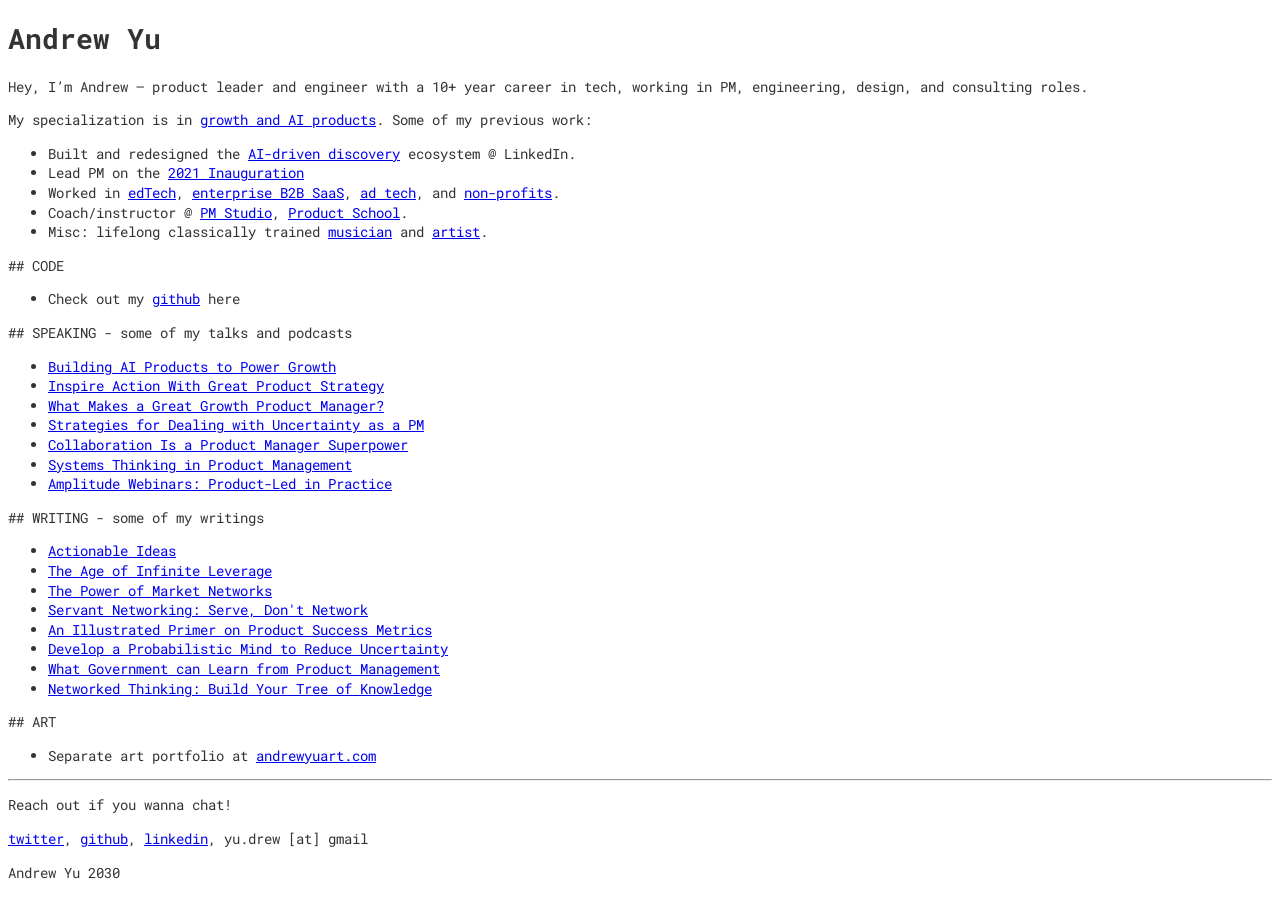
==== index.html @ 440c6804 "Update index.html" ====
<!DOCTYPE html>
<html>
    <head>
        <meta charset="utf-8">
        <meta name="viewport" content="width=device-width, initial-scale=1">
        <title>Andrew Yu</title>
        <style>
            @import url('https://fonts.googleapis.com/css2?family=Roboto+Mono&display=swap');
    
            body {
                font-family: 'Roboto Mono', monospace;
                font-size: 14px;
                line-height: 1.4;
                color: #333;
            }
        </style>
    </head>
    <body>
<!--         <canvas id="myCanvas" style="border:0px solid #d3d3d3;"></canvas>

        <script>
        var canvas = document.getElementById("myCanvas");
        var ctx = canvas.getContext("2d");
        
        // Set canvas size to window size
        canvas.width = window.innerWidth;
        canvas.height = 200;

        // Set line width
        ctx.lineWidth = 1.2;
        ctx.strokeStyle = 'black'; // was 'gray' before


        
        // Start at the top left (large loss)
        var lineX = 0;
        var lineYTrain = 0; // Training loss
        var lineYVal = 0; // Validation loss
        
        // For controlling the decrease rate
        var decreaseRateTrain = canvas.height / 1000 + Math.random() // Adding initial randomness
        var decreaseRateVal = canvas.height / 1000 + Math.random(); // Adding initial randomness
        
        // Begin the paths
        ctx.beginPath();
        ctx.moveTo(lineX, lineYTrain);
        ctx.strokeStyle = 'black';
        ctx.stroke();
        
        ctx.beginPath();
        ctx.moveTo(lineX, lineYVal);
        ctx.strokeStyle = 'black';
        ctx.stroke();
        
        // Update the line position every 100ms
        setInterval(function () {
            // Training loss
            ctx.beginPath();
            ctx.moveTo(lineX, lineYTrain);
            lineX += canvas.width / 500; // Move right
            lineYTrain += decreaseRateTrain; // Steeper ascent
            decreaseRateTrain *= 0.99 + Math.random() * 0.01; // Randomly slow down the rate of increase
            ctx.lineTo(lineX, lineYTrain);
            ctx.strokeStyle = 'black';
            ctx.stroke();
        
            // Validation loss
            ctx.beginPath();
            ctx.moveTo(lineX, lineYVal);
            lineYVal += decreaseRateVal + (Math.random() - 0.5) * 4; // Steeper ascent with randomness
            // Add a small upward trend to the validation loss after a certain point to simulate overfitting
            if (lineX > canvas.width / 2) {
                decreaseRateVal *= 0.98 + Math.random() * 0.01; // Randomly slow down the rate of increase
            } else {
                decreaseRateVal *= 0.99 + Math.random() * 0.01; // Randomly slow down the rate of increase
            }
            ctx.lineTo(lineX, lineYVal);
            ctx.strokeStyle = 'black';
            ctx.stroke();
        }, 1);
        </script> -->
    <header>
        <h1>Andrew Yu</h1>
    </header>
        <p>
            Hey, I’m Andrew – product leader and engineer with a 10+ year career in tech, working in PM, engineering, design, and consulting roles. 
        </p>
        <p>
            My specialization is in 
            <a href="https://www.youtube.com/watch?v=nJNQex8ru6o&ab_channel=ProductSchool">growth and AI products</a>. Some of my previous work:
        </p>
        <ul>
            <li>Built and redesigned the <a href="https://engineering.linkedin.com/blog/2020/helping-members-discover-communities-around-interests">AI-driven discovery</a> ecosystem @ LinkedIn.</li>
            <li>Lead PM on the <a href="https://productsthatcount.com/biden-campaign-fmr-sr-pm-on-the-2021-inauguration-as-a-digital-first-experience/">2021 Inauguration</a> 
            <li>Worked in <a href="https://www.cerego.com/blog/cerego-wins-ai-breakthrough-award-for-best-solution-in-education">edTech</a>, <a href="https://www.simplus.com/simplus-acquires-cirrusone/">enterprise B2B SaaS</a>, <a href="https://www.makethunder.com/">ad tech</a>, and <a href="https://build.org/">non-profits</a>.</li>
            <li>Coach/instructor @ <a href="https://executive.berkeley.edu/programs/product-management-studio">PM Studio</a>, <a href="https://productschool.com/product-leaders/andrew-yu">Product School</a>.</li>
            <li>Misc: lifelong classically trained <a href="https://soundcloud.com/andrewchando">musician</a> and <a href="https://andrewyuart.com/">artist</a>.</li>
        </ul>
        <p> ## CODE</p>
        <ul>
            <li>Check out my <a href="https://github.com/andrewyu0">github</a> here</li>
        </ul>
        <p>## SPEAKING - some of my talks and podcasts</p>

        <ul>
            <li><a href="https://www.youtube.com/watch?v=nJNQex8ru6o&ab_channel=ProductSchool">Building AI Products to Power Growth</a></li>
            <li><a href="https://www.youtube.com/watch?v=63zziyth-G4&ab_channel=ProductSchool">Inspire Action With Great Product Strategy</a></li>
            <li><a href="https://www.youtube.com/watch?v=JI9qLSXEe94&ab_channel=ProductGym%27sPMProgram">What Makes a Great Growth Product Manager?</a></li>
            <li><a href="https://www.youtube.com/watch?v=rQuPmAJNgds&ab_channel=ProductSchool">Strategies for Dealing with Uncertainty as a PM</a></li>
            <li><a href="https://www.youtube.com/watch?v=8co5HNKPU_s&ab_channel=ProductGym%27sPMProgram">Collaboration Is a Product Manager Superpower</a></li>
            <li><a href="https://www.youtube.com/watch?v=6w-bVBcknnQ&ab_channel=ProductGym%27sPMProgram">Systems Thinking in Product Management</a></li>
            <li><a href="https://info.amplitude.com/product_led_in_practice_feb17_video">Amplitude Webinars: Product-Led in Practice</a></li>
        </ul>
        
        <p>## WRITING - some of my writings</p>
            <ul>
                <li><a href="https://www.linkedin.com/newsletters/actionable-ideas-6608103624440721408/">Actionable Ideas</a></li>
                <li><a href="https://www.linkedin.com/pulse/age-infinite-leverage-andrew-c-yu?trk=news-guest_share-article">The Age of Infinite Leverage</a></li>
                <li><a href="https://www.linkedin.com/pulse/power-market-networks-andrew-yu?trk=news-guest_share-article">The Power of Market Networks</a></li>
                <li><a href="https://www.linkedin.com/pulse/servant-networking-serve-dont-network-andrew-c-yu-1c?trk=news-guest">Servant Networking: Serve, Don't Network</a></li>
                <li><a href="https://www.linkedin.com/pulse/product-metrics-illustrated-primer-choosing-refining-tracking-yu?trk=news-guest_share-article">An Illustrated Primer on Product Success Metrics</a></li>
                <li><a href="https://www.linkedin.com/pulse/develop-probabilistic-mind-reduce-uncertainty-andrew-c-yu?trk=news-guest_share-article">Develop a Probabilistic Mind to Reduce Uncertainty</a></li>
                <li><a href="https://www.linkedin.com/pulse/what-government-can-learn-from-product-management-andrew-c-yu?trk=news-guest_share-article">What Government can Learn from Product Management</a></li>
                <li><a href="https://www.linkedin.com/pulse/networked-thinking-build-your-tree-knowledge-andrew-c-yu?trk=news-guest">Networked Thinking: Build Your Tree of Knowledge</a></li>
            </ul>
        
        <p>## ART</p>
        <ul>
            <li>Separate art portfolio at <a href="https://www.andrewyuart.com">andrewyuart.com</a></li>
        </ul>
    
    <hr>
    <p>Reach out if you wanna chat!</p>
    <p>
        <a href="https://twitter.com/andrewcyu">twitter</a>,
        <a href="https://github.com/andrewyu0">github</a>,
        <a href="https://www.linkedin.com/in/andrewchandoyu/">linkedin</a>,
        yu.drew [at] gmail 
    </p>
    <!-- ethos inspo by karpathy.ai + motherfuckingwebsite.com -->
    <p>Andrew Yu 2030</p>
    
</body>
</html>
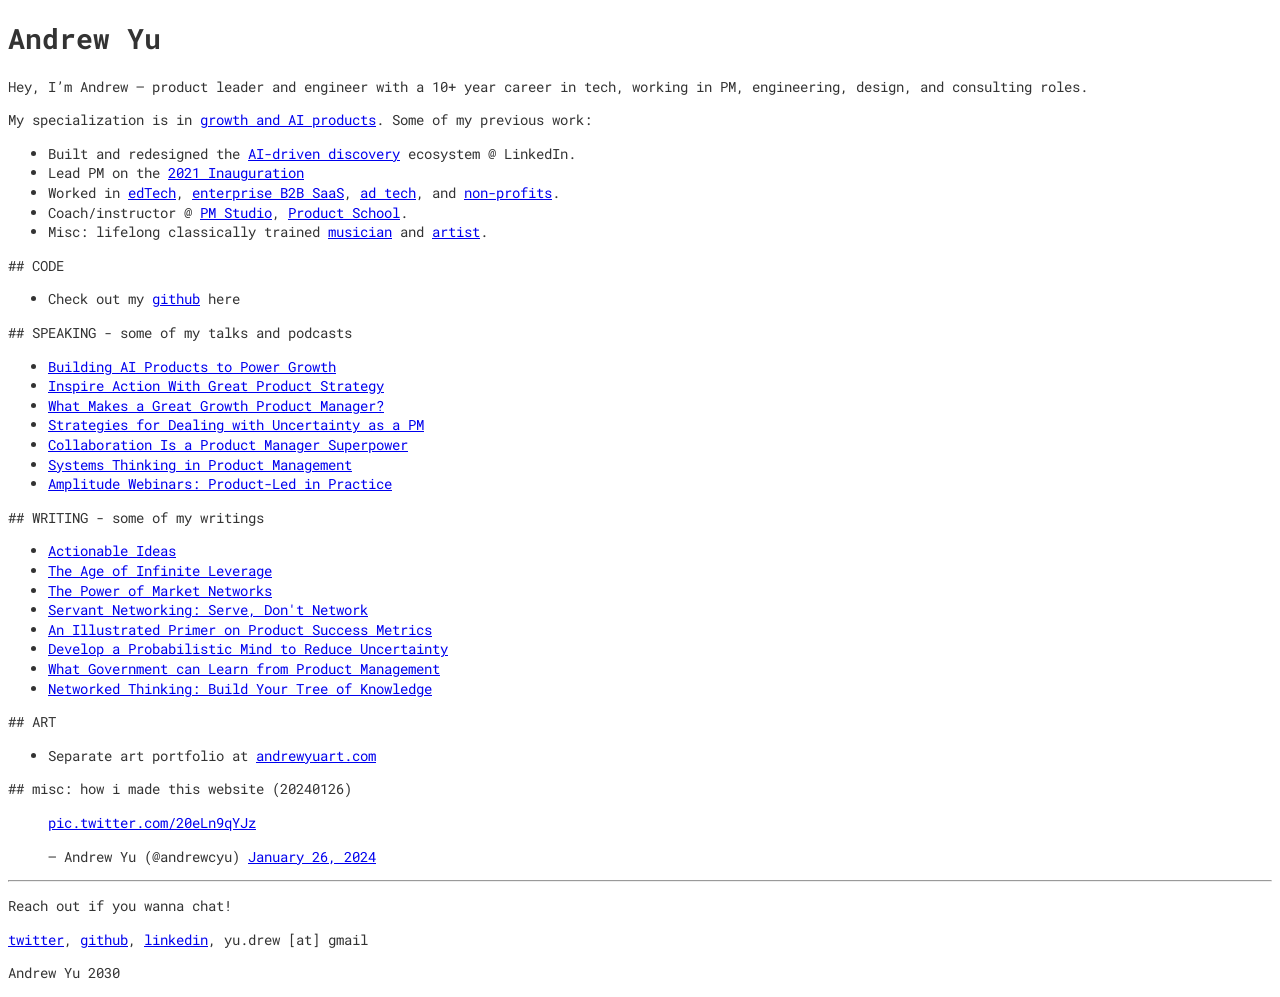
==== commit 60161db7: "add section for recent tweet explaining how to post index.html site re https://x.com/andrewcyu/statu" ====
--- a/index.html
+++ b/index.html
@@ -128,7 +128,8 @@
         <ul>
             <li>Separate art portfolio at <a href="https://www.andrewyuart.com">andrewyuart.com</a></li>
         </ul>
-    
+        <p>## misc: how i made this website (20240126)</p>
+        <blockquote class="twitter-tweet"><p lang="qme" dir="ltr"> <a href="https://t.co/20eLn9qYJz">pic.twitter.com/20eLn9qYJz</a></p>&mdash; Andrew Yu (@andrewcyu) <a href="https://twitter.com/andrewcyu/status/1750979829711745036?ref_src=twsrc%5Etfw">January 26, 2024</a></blockquote> <script async src="https://platform.twitter.com/widgets.js" charset="utf-8"></script>
     <hr>
     <p>Reach out if you wanna chat!</p>
     <p>
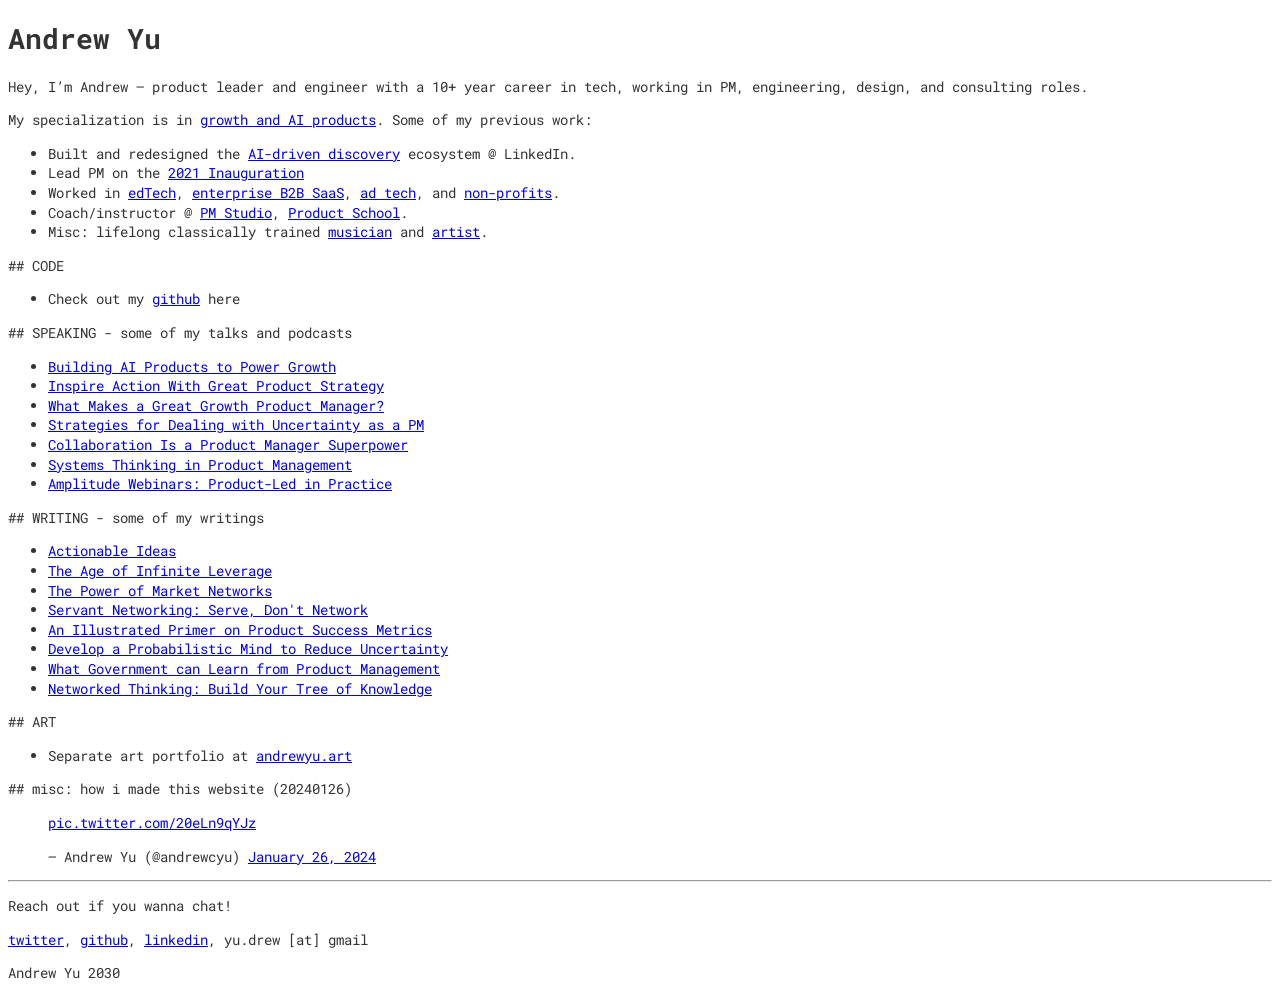
==== commit d951998b: "Update index.html w new andrewyu.art links" ====
--- a/index.html
+++ b/index.html
@@ -94,7 +94,7 @@
             <li>Lead PM on the <a href="https://productsthatcount.com/biden-campaign-fmr-sr-pm-on-the-2021-inauguration-as-a-digital-first-experience/">2021 Inauguration</a> 
             <li>Worked in <a href="https://www.cerego.com/blog/cerego-wins-ai-breakthrough-award-for-best-solution-in-education">edTech</a>, <a href="https://www.simplus.com/simplus-acquires-cirrusone/">enterprise B2B SaaS</a>, <a href="https://www.makethunder.com/">ad tech</a>, and <a href="https://build.org/">non-profits</a>.</li>
             <li>Coach/instructor @ <a href="https://executive.berkeley.edu/programs/product-management-studio">PM Studio</a>, <a href="https://productschool.com/product-leaders/andrew-yu">Product School</a>.</li>
-            <li>Misc: lifelong classically trained <a href="https://soundcloud.com/andrewchando">musician</a> and <a href="https://andrewyuart.com/">artist</a>.</li>
+            <li>Misc: lifelong classically trained <a href="https://soundcloud.com/andrewchando">musician</a> and <a href="https://andrewyu.art/">artist</a>.</li>
         </ul>
         <p> ## CODE</p>
         <ul>
@@ -126,7 +126,7 @@
         
         <p>## ART</p>
         <ul>
-            <li>Separate art portfolio at <a href="https://www.andrewyuart.com">andrewyuart.com</a></li>
+            <li>Separate art portfolio at <a href="https://www.andrewyu.art">andrewyu.art</a></li>
         </ul>
         <p>## misc: how i made this website (20240126)</p>
         <blockquote class="twitter-tweet"><p lang="qme" dir="ltr"> <a href="https://t.co/20eLn9qYJz">pic.twitter.com/20eLn9qYJz</a></p>&mdash; Andrew Yu (@andrewcyu) <a href="https://twitter.com/andrewcyu/status/1750979829711745036?ref_src=twsrc%5Etfw">January 26, 2024</a></blockquote> <script async src="https://platform.twitter.com/widgets.js" charset="utf-8"></script>
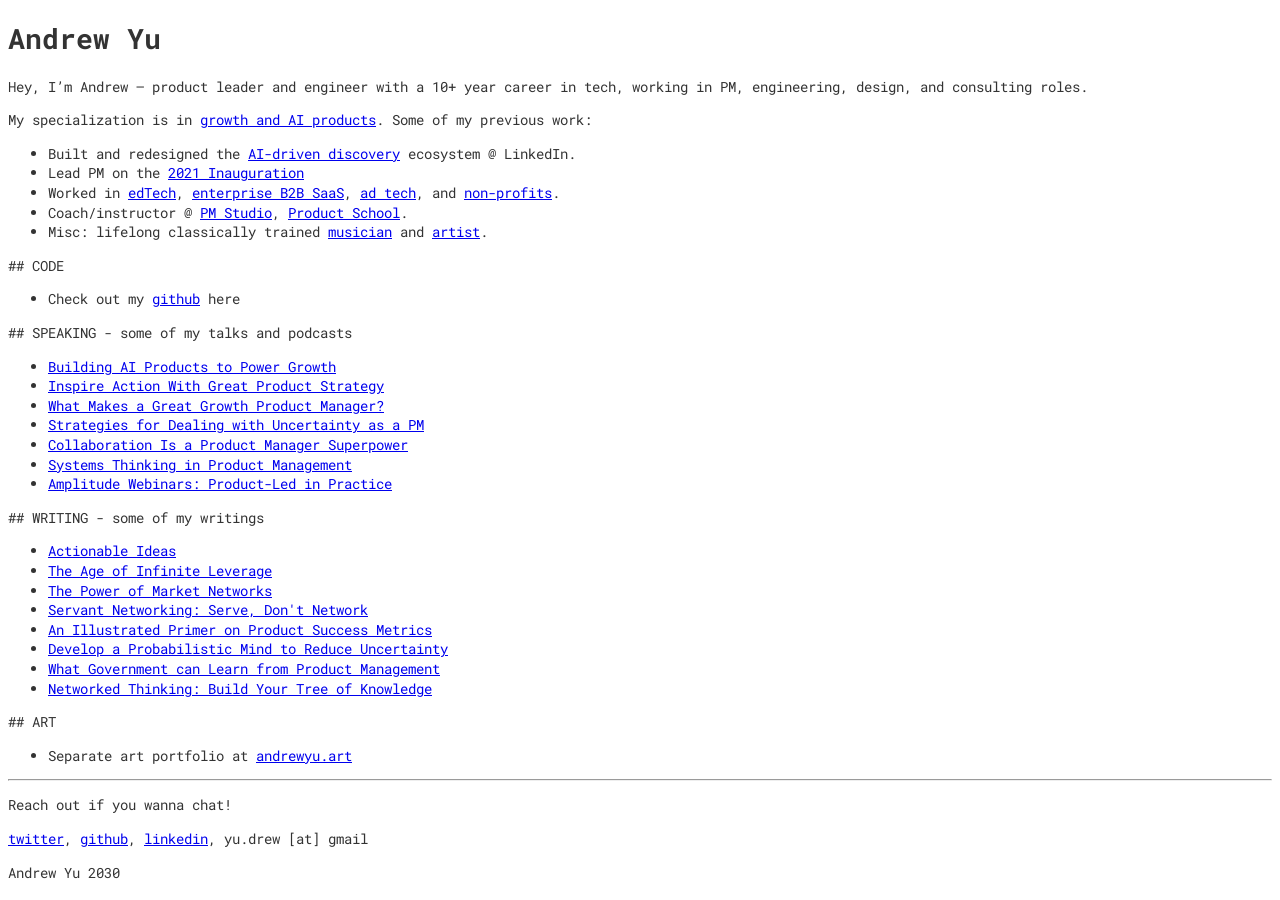
==== commit 137ff896: "Comment out tweet link in index.html" ====
--- a/index.html
+++ b/index.html
@@ -128,8 +128,8 @@
         <ul>
             <li>Separate art portfolio at <a href="https://www.andrewyu.art">andrewyu.art</a></li>
         </ul>
-        <p>## misc: how i made this website (20240126)</p>
-        <blockquote class="twitter-tweet"><p lang="qme" dir="ltr"> <a href="https://t.co/20eLn9qYJz">pic.twitter.com/20eLn9qYJz</a></p>&mdash; Andrew Yu (@andrewcyu) <a href="https://twitter.com/andrewcyu/status/1750979829711745036?ref_src=twsrc%5Etfw">January 26, 2024</a></blockquote> <script async src="https://platform.twitter.com/widgets.js" charset="utf-8"></script>
+        <!-- <p>## misc: how i made this website (20240126)</p> -->
+        <!-- <blockquote class="twitter-tweet"><p lang="qme" dir="ltr"> <a href="https://t.co/20eLn9qYJz">pic.twitter.com/20eLn9qYJz</a></p>&mdash; Andrew Yu (@andrewcyu) <a href="https://twitter.com/andrewcyu/status/1750979829711745036?ref_src=twsrc%5Etfw">January 26, 2024</a></blockquote> <script async src="https://platform.twitter.com/widgets.js" charset="utf-8"></script> -->
     <hr>
     <p>Reach out if you wanna chat!</p>
     <p>
@@ -139,6 +139,7 @@
         yu.drew [at] gmail 
     </p>
     <!-- ethos inspo by karpathy.ai + motherfuckingwebsite.com -->
+    <!-- 20251219 i need to update my website 2026 -->
     <p>Andrew Yu 2030</p>
     
 </body>
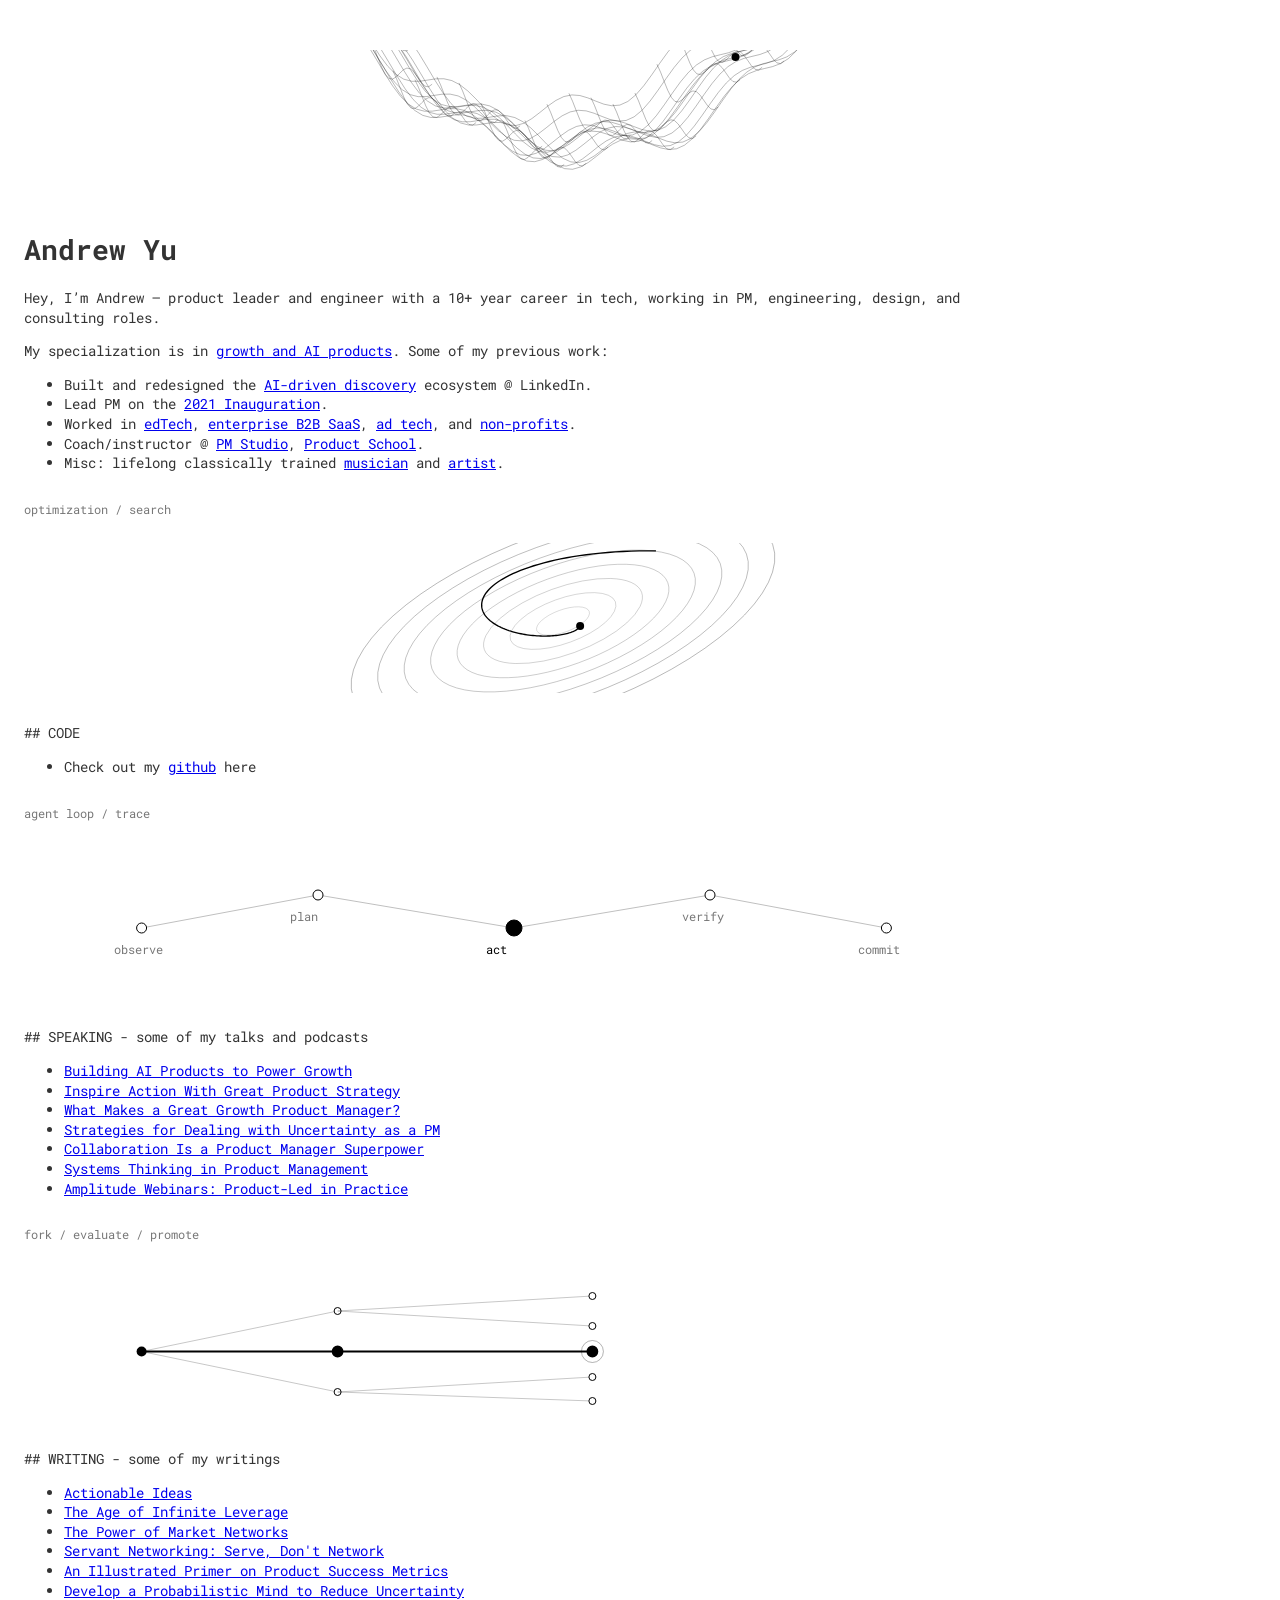
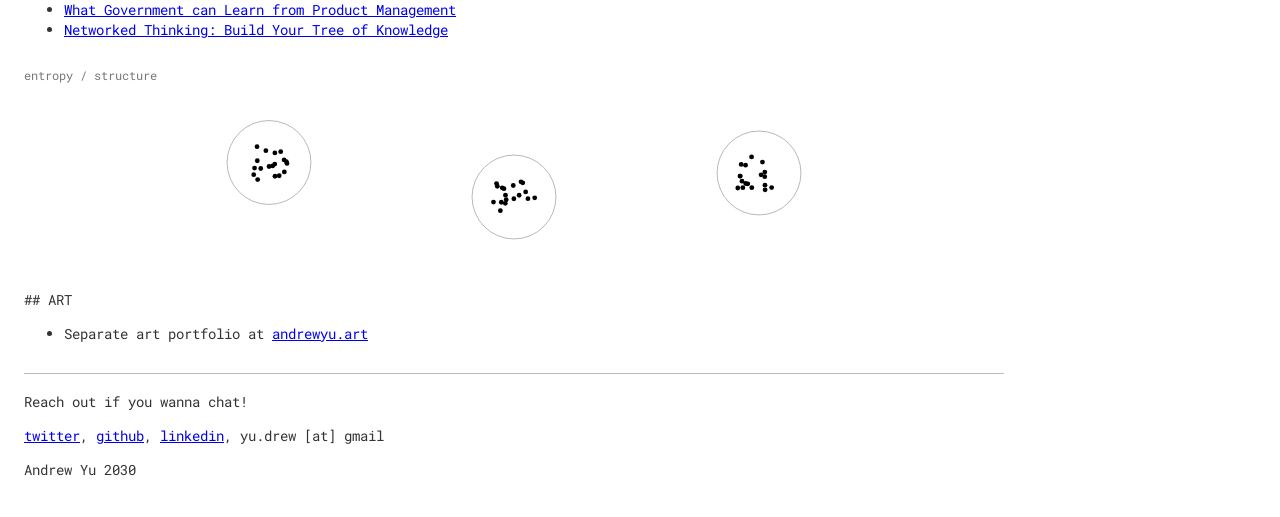
==== commit e900c0c9: "Update index.html add animations" ====
--- a/index.html
+++ b/index.html
@@ -1,146 +1,415 @@
 <!DOCTYPE html>
-<html>
-    <head>
-        <meta charset="utf-8">
-        <meta name="viewport" content="width=device-width, initial-scale=1">
-        <title>Andrew Yu</title>
-        <style>
-            @import url('https://fonts.googleapis.com/css2?family=Roboto+Mono&display=swap');
-    
-            body {
-                font-family: 'Roboto Mono', monospace;
-                font-size: 14px;
-                line-height: 1.4;
-                color: #333;
-            }
-        </style>
-    </head>
-    <body>
-<!--         <canvas id="myCanvas" style="border:0px solid #d3d3d3;"></canvas>
-
-        <script>
-        var canvas = document.getElementById("myCanvas");
-        var ctx = canvas.getContext("2d");
-        
-        // Set canvas size to window size
-        canvas.width = window.innerWidth;
-        canvas.height = 200;
-
-        // Set line width
-        ctx.lineWidth = 1.2;
-        ctx.strokeStyle = 'black'; // was 'gray' before
-
-
-        
-        // Start at the top left (large loss)
-        var lineX = 0;
-        var lineYTrain = 0; // Training loss
-        var lineYVal = 0; // Validation loss
-        
-        // For controlling the decrease rate
-        var decreaseRateTrain = canvas.height / 1000 + Math.random() // Adding initial randomness
-        var decreaseRateVal = canvas.height / 1000 + Math.random(); // Adding initial randomness
-        
-        // Begin the paths
-        ctx.beginPath();
-        ctx.moveTo(lineX, lineYTrain);
-        ctx.strokeStyle = 'black';
-        ctx.stroke();
-        
-        ctx.beginPath();
-        ctx.moveTo(lineX, lineYVal);
-        ctx.strokeStyle = 'black';
-        ctx.stroke();
-        
-        // Update the line position every 100ms
-        setInterval(function () {
-            // Training loss
-            ctx.beginPath();
-            ctx.moveTo(lineX, lineYTrain);
-            lineX += canvas.width / 500; // Move right
-            lineYTrain += decreaseRateTrain; // Steeper ascent
-            decreaseRateTrain *= 0.99 + Math.random() * 0.01; // Randomly slow down the rate of increase
-            ctx.lineTo(lineX, lineYTrain);
-            ctx.strokeStyle = 'black';
-            ctx.stroke();
-        
-            // Validation loss
-            ctx.beginPath();
-            ctx.moveTo(lineX, lineYVal);
-            lineYVal += decreaseRateVal + (Math.random() - 0.5) * 4; // Steeper ascent with randomness
-            // Add a small upward trend to the validation loss after a certain point to simulate overfitting
-            if (lineX > canvas.width / 2) {
-                decreaseRateVal *= 0.98 + Math.random() * 0.01; // Randomly slow down the rate of increase
-            } else {
-                decreaseRateVal *= 0.99 + Math.random() * 0.01; // Randomly slow down the rate of increase
-            }
-            ctx.lineTo(lineX, lineYVal);
-            ctx.strokeStyle = 'black';
-            ctx.stroke();
-        }, 1);
-        </script> -->
-    <header>
-        <h1>Andrew Yu</h1>
-    </header>
-        <p>
-            Hey, I’m Andrew – product leader and engineer with a 10+ year career in tech, working in PM, engineering, design, and consulting roles. 
-        </p>
-        <p>
-            My specialization is in 
-            <a href="https://www.youtube.com/watch?v=nJNQex8ru6o&ab_channel=ProductSchool">growth and AI products</a>. Some of my previous work:
-        </p>
-        <ul>
-            <li>Built and redesigned the <a href="https://engineering.linkedin.com/blog/2020/helping-members-discover-communities-around-interests">AI-driven discovery</a> ecosystem @ LinkedIn.</li>
-            <li>Lead PM on the <a href="https://productsthatcount.com/biden-campaign-fmr-sr-pm-on-the-2021-inauguration-as-a-digital-first-experience/">2021 Inauguration</a> 
-            <li>Worked in <a href="https://www.cerego.com/blog/cerego-wins-ai-breakthrough-award-for-best-solution-in-education">edTech</a>, <a href="https://www.simplus.com/simplus-acquires-cirrusone/">enterprise B2B SaaS</a>, <a href="https://www.makethunder.com/">ad tech</a>, and <a href="https://build.org/">non-profits</a>.</li>
-            <li>Coach/instructor @ <a href="https://executive.berkeley.edu/programs/product-management-studio">PM Studio</a>, <a href="https://productschool.com/product-leaders/andrew-yu">Product School</a>.</li>
-            <li>Misc: lifelong classically trained <a href="https://soundcloud.com/andrewchando">musician</a> and <a href="https://andrewyu.art/">artist</a>.</li>
-        </ul>
-        <p> ## CODE</p>
-        <ul>
-            <li>Check out my <a href="https://github.com/andrewyu0">github</a> here</li>
-        </ul>
-        <p>## SPEAKING - some of my talks and podcasts</p>
-
-        <ul>
-            <li><a href="https://www.youtube.com/watch?v=nJNQex8ru6o&ab_channel=ProductSchool">Building AI Products to Power Growth</a></li>
-            <li><a href="https://www.youtube.com/watch?v=63zziyth-G4&ab_channel=ProductSchool">Inspire Action With Great Product Strategy</a></li>
-            <li><a href="https://www.youtube.com/watch?v=JI9qLSXEe94&ab_channel=ProductGym%27sPMProgram">What Makes a Great Growth Product Manager?</a></li>
-            <li><a href="https://www.youtube.com/watch?v=rQuPmAJNgds&ab_channel=ProductSchool">Strategies for Dealing with Uncertainty as a PM</a></li>
-            <li><a href="https://www.youtube.com/watch?v=8co5HNKPU_s&ab_channel=ProductGym%27sPMProgram">Collaboration Is a Product Manager Superpower</a></li>
-            <li><a href="https://www.youtube.com/watch?v=6w-bVBcknnQ&ab_channel=ProductGym%27sPMProgram">Systems Thinking in Product Management</a></li>
-            <li><a href="https://info.amplitude.com/product_led_in_practice_feb17_video">Amplitude Webinars: Product-Led in Practice</a></li>
-        </ul>
-        
-        <p>## WRITING - some of my writings</p>
-            <ul>
-                <li><a href="https://www.linkedin.com/newsletters/actionable-ideas-6608103624440721408/">Actionable Ideas</a></li>
-                <li><a href="https://www.linkedin.com/pulse/age-infinite-leverage-andrew-c-yu?trk=news-guest_share-article">The Age of Infinite Leverage</a></li>
-                <li><a href="https://www.linkedin.com/pulse/power-market-networks-andrew-yu?trk=news-guest_share-article">The Power of Market Networks</a></li>
-                <li><a href="https://www.linkedin.com/pulse/servant-networking-serve-dont-network-andrew-c-yu-1c?trk=news-guest">Servant Networking: Serve, Don't Network</a></li>
-                <li><a href="https://www.linkedin.com/pulse/product-metrics-illustrated-primer-choosing-refining-tracking-yu?trk=news-guest_share-article">An Illustrated Primer on Product Success Metrics</a></li>
-                <li><a href="https://www.linkedin.com/pulse/develop-probabilistic-mind-reduce-uncertainty-andrew-c-yu?trk=news-guest_share-article">Develop a Probabilistic Mind to Reduce Uncertainty</a></li>
-                <li><a href="https://www.linkedin.com/pulse/what-government-can-learn-from-product-management-andrew-c-yu?trk=news-guest_share-article">What Government can Learn from Product Management</a></li>
-                <li><a href="https://www.linkedin.com/pulse/networked-thinking-build-your-tree-knowledge-andrew-c-yu?trk=news-guest">Networked Thinking: Build Your Tree of Knowledge</a></li>
-            </ul>
-        
-        <p>## ART</p>
-        <ul>
-            <li>Separate art portfolio at <a href="https://www.andrewyu.art">andrewyu.art</a></li>
-        </ul>
-        <!-- <p>## misc: how i made this website (20240126)</p> -->
-        <!-- <blockquote class="twitter-tweet"><p lang="qme" dir="ltr"> <a href="https://t.co/20eLn9qYJz">pic.twitter.com/20eLn9qYJz</a></p>&mdash; Andrew Yu (@andrewcyu) <a href="https://twitter.com/andrewcyu/status/1750979829711745036?ref_src=twsrc%5Etfw">January 26, 2024</a></blockquote> <script async src="https://platform.twitter.com/widgets.js" charset="utf-8"></script> -->
-    <hr>
-    <p>Reach out if you wanna chat!</p>
-    <p>
-        <a href="https://twitter.com/andrewcyu">twitter</a>,
-        <a href="https://github.com/andrewyu0">github</a>,
-        <a href="https://www.linkedin.com/in/andrewchandoyu/">linkedin</a>,
-        yu.drew [at] gmail 
-    </p>
-    <!-- ethos inspo by karpathy.ai + motherfuckingwebsite.com -->
-    <!-- 20251219 i need to update my website 2026 -->
-    <p>Andrew Yu 2030</p>
-    
+<html lang="en">
+<head>
+  <meta charset="utf-8">
+  <meta name="viewport" content="width=device-width, initial-scale=1">
+  <title>Andrew Yu</title>
+  <style>
+    @import url('https://fonts.googleapis.com/css2?family=Roboto+Mono&display=swap');
+
+    body {
+      margin: 0;
+      padding: 24px;
+      font-family: 'Roboto Mono', monospace;
+      font-size: 14px;
+      line-height: 1.4;
+      color: #333;
+      background: #fff;
+      max-width: 980px;
+    }
+
+    a { color: #00e; }
+
+    h1 { margin-top: 0; }
+
+    .viz {
+      width: 100%;
+      height: 150px;
+      margin: 26px 0 30px;
+      display: block;
+      border: 0;
+    }
+
+    .viz-label {
+      color: #777;
+      font-size: 12px;
+      margin: 28px 0 6px;
+    }
+
+    hr {
+      border: 0;
+      border-top: 1px solid #bbb;
+      margin: 30px 0 18px;
+    }
+  </style>
+</head>
+
+<body>
+  <canvas id="gradient3d" class="viz"></canvas>
+
+  <header>
+    <h1>Andrew Yu</h1>
+  </header>
+
+  <p>
+    Hey, I’m Andrew – product leader and engineer with a 10+ year career in tech,
+    working in PM, engineering, design, and consulting roles.
+  </p>
+
+  <p>
+    My specialization is in
+    <a href="https://www.youtube.com/watch?v=nJNQex8ru6o&ab_channel=ProductSchool">growth and AI products</a>.
+    Some of my previous work:
+  </p>
+
+  <ul>
+    <li>Built and redesigned the <a href="https://engineering.linkedin.com/blog/2020/helping-members-discover-communities-around-interests">AI-driven discovery</a> ecosystem @ LinkedIn.</li>
+    <li>Lead PM on the <a href="https://productsthatcount.com/biden-campaign-fmr-sr-pm-on-the-2021-inauguration-as-a-digital-first-experience/">2021 Inauguration</a>.</li>
+    <li>Worked in <a href="https://www.cerego.com/blog/cerego-wins-ai-breakthrough-award-for-best-solution-in-education">edTech</a>, <a href="https://www.simplus.com/simplus-acquires-cirrusone/">enterprise B2B SaaS</a>, <a href="https://www.makethunder.com/">ad tech</a>, and <a href="https://build.org/">non-profits</a>.</li>
+    <li>Coach/instructor @ <a href="https://executive.berkeley.edu/programs/product-management-studio">PM Studio</a>, <a href="https://productschool.com/product-leaders/andrew-yu">Product School</a>.</li>
+    <li>Misc: lifelong classically trained <a href="https://soundcloud.com/andrewchando">musician</a> and <a href="https://andrewyu.art/">artist</a>.</li>
+  </ul>
+
+  <div class="viz-label">optimization / search</div>
+  <canvas id="contour" class="viz"></canvas>
+
+  <p>## CODE</p>
+  <ul>
+    <li>Check out my <a href="https://github.com/andrewyu0">github</a> here</li>
+  </ul>
+
+  <div class="viz-label">agent loop / trace</div>
+  <canvas id="tracegraph" class="viz"></canvas>
+
+  <p>## SPEAKING - some of my talks and podcasts</p>
+  <ul>
+    <li><a href="https://www.youtube.com/watch?v=nJNQex8ru6o&ab_channel=ProductSchool">Building AI Products to Power Growth</a></li>
+    <li><a href="https://www.youtube.com/watch?v=63zziyth-G4&ab_channel=ProductSchool">Inspire Action With Great Product Strategy</a></li>
+    <li><a href="https://www.youtube.com/watch?v=JI9qLSXEe94&ab_channel=ProductGym%27sPMProgram">What Makes a Great Growth Product Manager?</a></li>
+    <li><a href="https://www.youtube.com/watch?v=rQuPmAJNgds&ab_channel=ProductSchool">Strategies for Dealing with Uncertainty as a PM</a></li>
+    <li><a href="https://www.youtube.com/watch?v=8co5HNKPU_s&ab_channel=ProductGym%27sPMProgram">Collaboration Is a Product Manager Superpower</a></li>
+    <li><a href="https://www.youtube.com/watch?v=6w-bVBcknnQ&ab_channel=ProductGym%27sPMProgram">Systems Thinking in Product Management</a></li>
+    <li><a href="https://info.amplitude.com/product_led_in_practice_feb17_video">Amplitude Webinars: Product-Led in Practice</a></li>
+  </ul>
+
+  <div class="viz-label">fork / evaluate / promote</div>
+  <canvas id="forktree" class="viz"></canvas>
+
+  <p>## WRITING - some of my writings</p>
+  <ul>
+    <li><a href="https://www.linkedin.com/newsletters/actionable-ideas-6608103624440721408/">Actionable Ideas</a></li>
+    <li><a href="https://www.linkedin.com/pulse/age-infinite-leverage-andrew-c-yu?trk=news-guest_share-article">The Age of Infinite Leverage</a></li>
+    <li><a href="https://www.linkedin.com/pulse/power-market-networks-andrew-yu?trk=news-guest_share-article">The Power of Market Networks</a></li>
+    <li><a href="https://www.linkedin.com/pulse/servant-networking-serve-dont-network-andrew-c-yu-1c?trk=news-guest">Servant Networking: Serve, Don't Network</a></li>
+    <li><a href="https://www.linkedin.com/pulse/product-metrics-illustrated-primer-choosing-refining-tracking-yu?trk=news-guest_share-article">An Illustrated Primer on Product Success Metrics</a></li>
+    <li><a href="https://www.linkedin.com/pulse/develop-probabilistic-mind-reduce-uncertainty-andrew-c-yu?trk=news-guest_share-article">Develop a Probabilistic Mind to Reduce Uncertainty</a></li>
+    <li><a href="https://www.linkedin.com/pulse/what-government-can-learn-from-product-management-andrew-c-yu?trk=news-guest_share-article">What Government can Learn from Product Management</a></li>
+    <li><a href="https://www.linkedin.com/pulse/networked-thinking-build-your-tree-knowledge-andrew-c-yu?trk=news-guest">Networked Thinking: Build Your Tree of Knowledge</a></li>
+  </ul>
+
+  <div class="viz-label">entropy / structure</div>
+  <canvas id="entropy" class="viz"></canvas>
+
+  <p>## ART</p>
+  <ul>
+    <li>Separate art portfolio at <a href="https://www.andrewyu.art">andrewyu.art</a></li>
+  </ul>
+
+  <hr>
+
+  <p>Reach out if you wanna chat!</p>
+  <p>
+    <a href="https://twitter.com/andrewcyu">twitter</a>,
+    <a href="https://github.com/andrewyu0">github</a>,
+    <a href="https://www.linkedin.com/in/andrewchandoyu/">linkedin</a>,
+    yu.drew [at] gmail
+  </p>
+
+  <!-- ethos inspo by karpathy.ai + motherfuckingwebsite.com -->
+  <p>Andrew Yu 2030</p>
+
+<script>
+function setupCanvas(id) {
+  const canvas = document.getElementById(id);
+  if (!canvas) return null;
+  const dpr = window.devicePixelRatio || 1;
+  const rect = canvas.getBoundingClientRect();
+  canvas.width = rect.width * dpr;
+  canvas.height = rect.height * dpr;
+  const ctx = canvas.getContext("2d");
+  ctx.setTransform(dpr, 0, 0, dpr, 0, 0);
+  return { canvas, ctx, w: rect.width, h: rect.height };
+}
+
+/* 01 / pseudo-3D gradient descent surface */
+(function () {
+  const s = setupCanvas("gradient3d"); if (!s) return;
+  const { ctx, w, h } = s;
+  let t = 0;
+
+  function z(x, y) {
+    return Math.sin(x * 0.055 + t * 0.018) * 14 +
+      Math.cos(y * 0.07) * 10 +
+      0.0028 * ((x - w * 0.55) ** 2 + (y - h * 0.45) ** 2);
+  }
+
+  function project(x, y, zz) {
+    return {
+      x: x + (y - h / 2) * 0.45,
+      y: h * 0.64 + (y - h / 2) * 0.22 - zz
+    };
+  }
+
+  function draw() {
+    ctx.clearRect(0, 0, w, h);
+    ctx.lineWidth = 0.8;
+    ctx.strokeStyle = "rgba(0,0,0,0.35)";
+
+    for (let y = 8; y < h; y += 14) {
+      ctx.beginPath();
+      for (let x = -70; x < w; x += 8) {
+        const p = project(x, y, z(x, y));
+        x === -70 ? ctx.moveTo(p.x, p.y) : ctx.lineTo(p.x, p.y);
+      }
+      ctx.stroke();
+    }
+
+    for (let x = -40; x < w; x += 22) {
+      ctx.beginPath();
+      for (let y = 6; y < h; y += 8) {
+        const p = project(x, y, z(x, y));
+        y === 6 ? ctx.moveTo(p.x, p.y) : ctx.lineTo(p.x, p.y);
+      }
+      ctx.stroke();
+    }
+
+    const u = t * 0.012;
+    const px = w * 0.78 - u * 42;
+    const py = h * 0.18 + u * 19;
+    const p = project(px, py, z(px, py));
+
+    ctx.beginPath();
+    ctx.arc(p.x, p.y, 4, 0, Math.PI * 2);
+    ctx.fillStyle = "black";
+    ctx.fill();
+
+    t++;
+    requestAnimationFrame(draw);
+  }
+
+  draw();
+})();
+
+/* 02 / contour descent */
+(function () {
+  const s = setupCanvas("contour"); if (!s) return;
+  const { ctx, w, h } = s;
+  let t = 0;
+
+  function draw() {
+    ctx.clearRect(0, 0, w, h);
+    const cx = w * 0.55;
+    const cy = h * 0.52;
+
+    ctx.lineWidth = 1;
+    for (let r = 18; r < 145; r += 18) {
+      ctx.beginPath();
+      ctx.ellipse(cx, cy, r * 1.55, r * 0.62, -0.35, 0, Math.PI * 2);
+      ctx.strokeStyle = `rgba(0,0,0,${0.12 + r / 900})`;
+      ctx.stroke();
+    }
+
+    ctx.beginPath();
+    for (let i = 0; i < 120; i++) {
+      const k = i / 119;
+      const angle = 5.2 - k * 4.6;
+      const radius = 128 * Math.exp(-2.25 * k);
+      const x = cx + Math.cos(angle) * radius * 1.55;
+      const y = cy + Math.sin(angle) * radius * 0.62;
+      i === 0 ? ctx.moveTo(x, y) : ctx.lineTo(x, y);
+    }
+    ctx.strokeStyle = "black";
+    ctx.lineWidth = 1.35;
+    ctx.stroke();
+
+    const k = (Math.sin(t * 0.018) + 1) / 2;
+    const angle = 5.2 - k * 4.6;
+    const radius = 128 * Math.exp(-2.25 * k);
+    const x = cx + Math.cos(angle) * radius * 1.55;
+    const y = cy + Math.sin(angle) * radius * 0.62;
+
+    ctx.beginPath();
+    ctx.arc(x, y, 4, 0, Math.PI * 2);
+    ctx.fillStyle = "black";
+    ctx.fill();
+
+    t++;
+    requestAnimationFrame(draw);
+  }
+
+  draw();
+})();
+
+/* 03 / agent trace graph */
+(function () {
+  const s = setupCanvas("tracegraph"); if (!s) return;
+  const { ctx, w, h } = s;
+  let t = 0;
+
+  const nodes = [
+    ["observe", 0.12, 0.54],
+    ["plan",    0.30, 0.32],
+    ["act",     0.50, 0.54],
+    ["verify",  0.70, 0.32],
+    ["commit",  0.88, 0.54],
+  ];
+
+  function draw() {
+    ctx.clearRect(0, 0, w, h);
+
+    ctx.lineWidth = 1;
+    for (let i = 0; i < nodes.length - 1; i++) {
+      const a = nodes[i], b = nodes[i + 1];
+      ctx.beginPath();
+      ctx.moveTo(a[1] * w, a[2] * h);
+      ctx.lineTo(b[1] * w, b[2] * h);
+      ctx.strokeStyle = "rgba(0,0,0,0.25)";
+      ctx.stroke();
+    }
+
+    const active = Math.floor((t / 38) % nodes.length);
+
+    nodes.forEach((n, i) => {
+      const x = n[1] * w, y = n[2] * h;
+      ctx.beginPath();
+      ctx.arc(x, y, i === active ? 8 : 5, 0, Math.PI * 2);
+      ctx.fillStyle = i === active ? "black" : "white";
+      ctx.fill();
+      ctx.strokeStyle = "black";
+      ctx.stroke();
+
+      ctx.fillStyle = i === active ? "black" : "#777";
+      ctx.font = "12px Roboto Mono, monospace";
+      ctx.fillText(n[0], x - 28, y + 26);
+    });
+
+    t++;
+    requestAnimationFrame(draw);
+  }
+
+  draw();
+})();
+
+/* 04 / repo entropy field */
+(function () {
+  const s = setupCanvas("entropy"); if (!s) return;
+  const { ctx, w, h } = s;
+  let t = 0;
+
+  const pts = Array.from({ length: 54 }, (_, i) => ({
+    x: Math.random() * w,
+    y: Math.random() * h,
+    tx: [0.25, 0.5, 0.75][i % 3] * w + (Math.random() - 0.5) * 38,
+    ty: [0.35, 0.58, 0.42][i % 3] * h + (Math.random() - 0.5) * 34,
+  }));
+
+  function draw() {
+    ctx.clearRect(0, 0, w, h);
+    const phase = (Math.sin(t * 0.018) + 1) / 2;
+
+    pts.forEach(p => {
+      const x = p.x * (1 - phase) + p.tx * phase;
+      const y = p.y * (1 - phase) + p.ty * phase;
+      ctx.beginPath();
+      ctx.arc(x, y, 2.4, 0, Math.PI * 2);
+      ctx.fillStyle = "black";
+      ctx.fill();
+    });
+
+    [[0.25,0.35], [0.5,0.58], [0.75,0.42]].forEach(c => {
+      ctx.beginPath();
+      ctx.arc(c[0] * w, c[1] * h, 34 + phase * 8, 0, Math.PI * 2);
+      ctx.strokeStyle = `rgba(0,0,0,${0.08 + phase * 0.2})`;
+      ctx.stroke();
+    });
+
+    t++;
+    requestAnimationFrame(draw);
+  }
+
+  draw();
+})();
+
+/* 05 / fork rollback promote */
+(function () {
+  const s = setupCanvas("forktree"); if (!s) return;
+  const { ctx, w, h } = s;
+  let t = 0;
+
+  function drawBranch(x1, y1, x2, y2, promoted) {
+    ctx.beginPath();
+    ctx.moveTo(x1, y1);
+    ctx.lineTo(x2, y2);
+    ctx.strokeStyle = promoted ? "black" : "rgba(0,0,0,0.22)";
+    ctx.lineWidth = promoted ? 1.8 : 1;
+    ctx.stroke();
+
+    ctx.beginPath();
+    ctx.arc(x2, y2, promoted ? 5 : 3.5, 0, Math.PI * 2);
+    ctx.fillStyle = promoted ? "black" : "white";
+    ctx.fill();
+    ctx.strokeStyle = "black";
+    ctx.stroke();
+  }
+
+  function draw() {
+    ctx.clearRect(0, 0, w, h);
+
+    const root = [w * 0.12, h * 0.55];
+    const branches = [
+      [w * 0.32, h * 0.28],
+      [w * 0.32, h * 0.55],
+      [w * 0.32, h * 0.82],
+    ];
+    const finals = [
+      [w * 0.58, h * 0.18],
+      [w * 0.58, h * 0.38],
+      [w * 0.58, h * 0.55],
+      [w * 0.58, h * 0.72],
+      [w * 0.58, h * 0.88],
+    ];
+
+    ctx.beginPath();
+    ctx.arc(root[0], root[1], 5, 0, Math.PI * 2);
+    ctx.fillStyle = "black";
+    ctx.fill();
+
+    branches.forEach((b, i) => drawBranch(root[0], root[1], b[0], b[1], i === 1));
+
+    drawBranch(branches[0][0], branches[0][1], finals[0][0], finals[0][1], false);
+    drawBranch(branches[0][0], branches[0][1], finals[1][0], finals[1][1], false);
+    drawBranch(branches[1][0], branches[1][1], finals[2][0], finals[2][1], true);
+    drawBranch(branches[2][0], branches[2][1], finals[3][0], finals[3][1], false);
+    drawBranch(branches[2][0], branches[2][1], finals[4][0], finals[4][1], false);
+
+    const pulse = (Math.sin(t * 0.06) + 1) / 2;
+    ctx.beginPath();
+    ctx.arc(finals[2][0], finals[2][1], 11 + pulse * 8, 0, Math.PI * 2);
+    ctx.strokeStyle = `rgba(0,0,0,${0.3 - pulse * 0.22})`;
+    ctx.stroke();
+
+    t++;
+    requestAnimationFrame(draw);
+  }
+
+  draw();
+})();
+
+let resizeTimer;
+window.addEventListener("resize", () => {
+  clearTimeout(resizeTimer);
+  resizeTimer = setTimeout(() => location.reload(), 120);
+});
+</script>
 </body>
 </html>
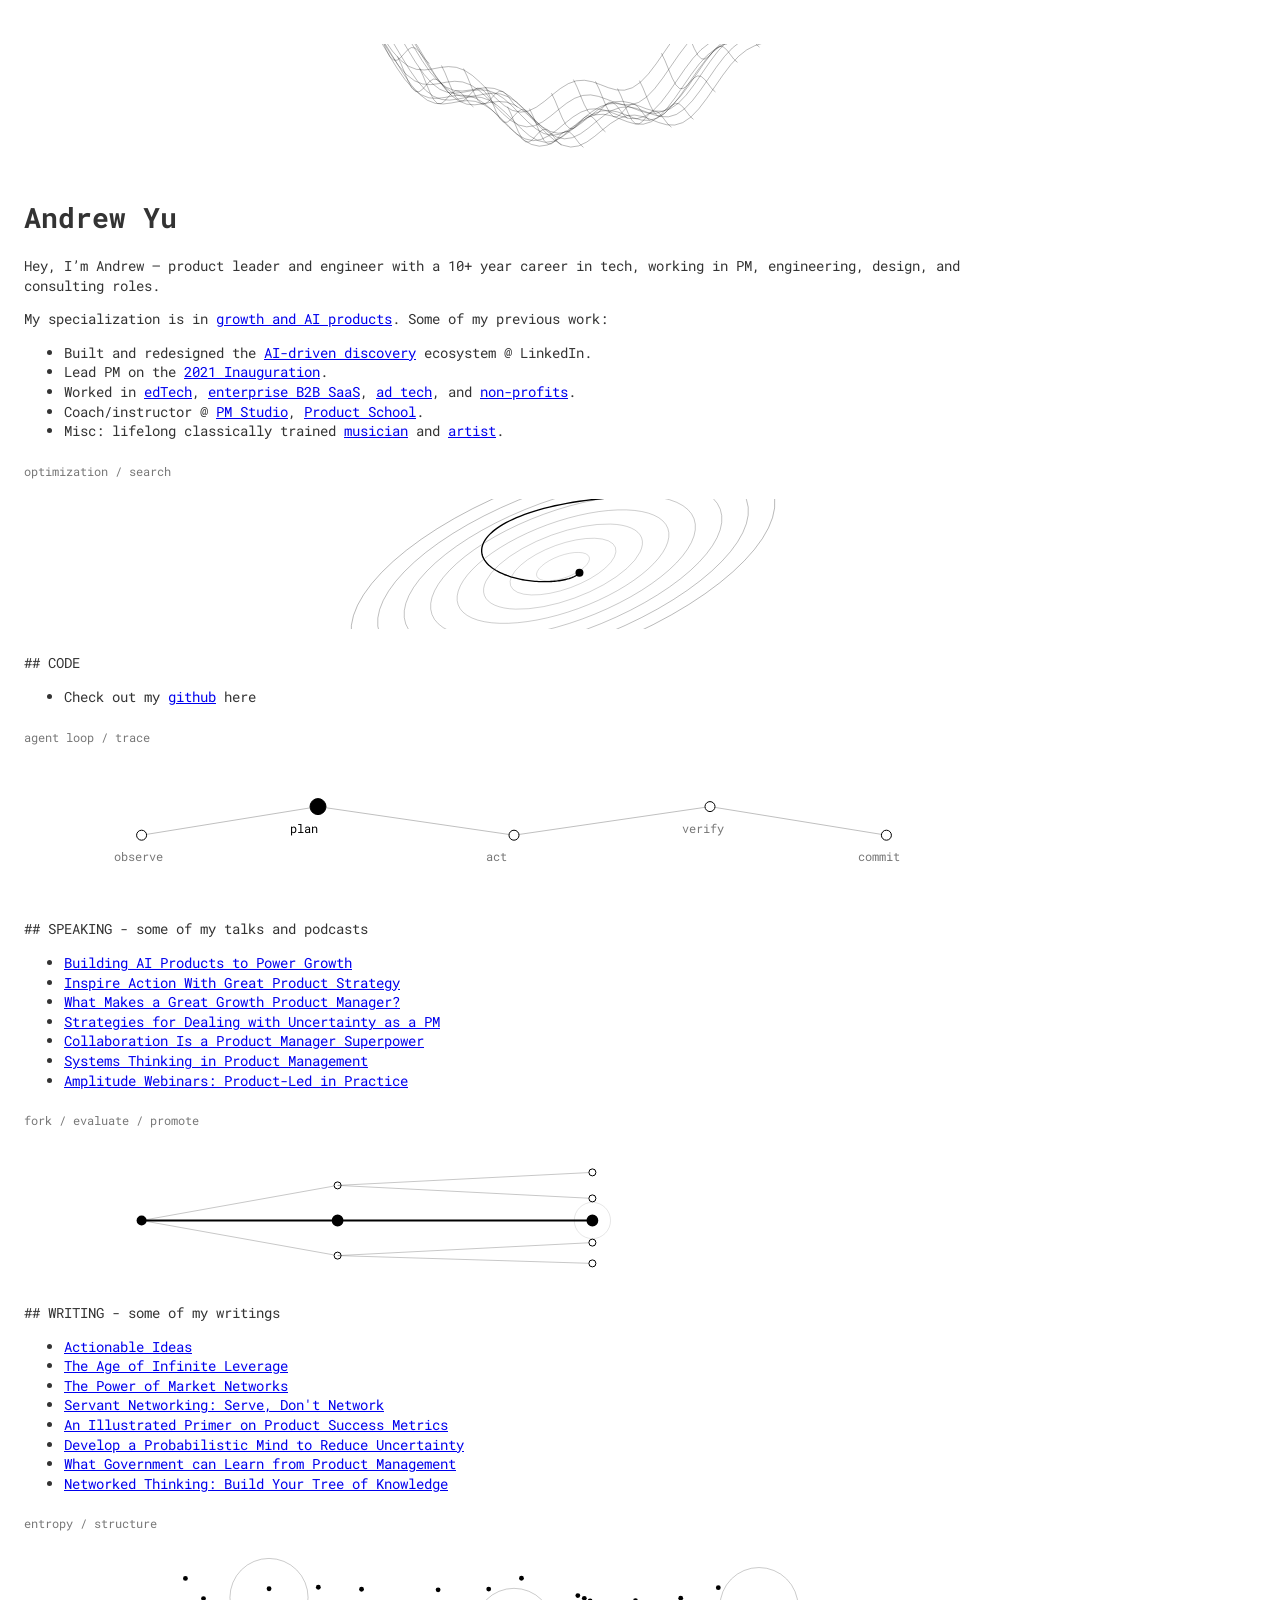
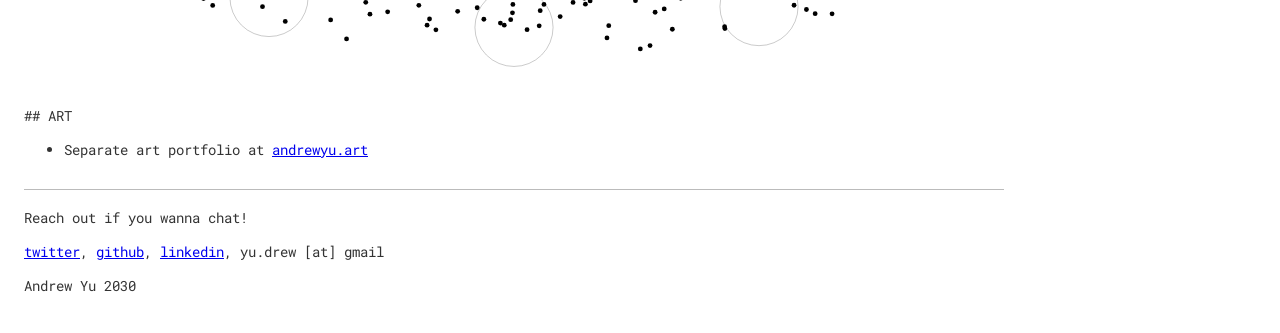
==== commit d2f51dac: "Update index.html w fix to requestAnimationFrame loops causing poor scroll experience" ====
--- a/index.html
+++ b/index.html
@@ -19,27 +19,43 @@
     }
 
     a { color: #00e; }
-
     h1 { margin-top: 0; }
 
     .viz {
       width: 100%;
-      height: 150px;
-      margin: 26px 0 30px;
+      height: 130px;
+      margin: 20px 0 24px;
       display: block;
       border: 0;
+      pointer-events: none;
+      contain: layout paint;
     }
 
     .viz-label {
       color: #777;
       font-size: 12px;
-      margin: 28px 0 6px;
+      margin: 22px 0 6px;
     }
 
     hr {
       border: 0;
       border-top: 1px solid #bbb;
       margin: 30px 0 18px;
+    }
+
+    @media (max-width: 700px) {
+      body {
+        padding: 18px;
+      }
+
+      .viz {
+        height: 92px;
+        margin: 14px 0 18px;
+      }
+
+      .viz-label {
+        margin: 18px 0 4px;
+      }
     }
   </style>
 </head>
@@ -129,16 +145,39 @@
   <p>Andrew Yu 2030</p>
 
 <script>
+const activeCanvases = new WeakMap();
+
+const observer = new IntersectionObserver(entries => {
+  for (const entry of entries) {
+    activeCanvases.set(entry.target, entry.isIntersecting);
+  }
+}, { rootMargin: "120px" });
+
 function setupCanvas(id) {
   const canvas = document.getElementById(id);
   if (!canvas) return null;
-  const dpr = window.devicePixelRatio || 1;
+
+  observer.observe(canvas);
+  activeCanvases.set(canvas, false);
+
+  const dpr = Math.min(window.devicePixelRatio || 1, 1.5);
   const rect = canvas.getBoundingClientRect();
-  canvas.width = rect.width * dpr;
-  canvas.height = rect.height * dpr;
-  const ctx = canvas.getContext("2d");
+
+  canvas.width = Math.floor(rect.width * dpr);
+  canvas.height = Math.floor(rect.height * dpr);
+
+  const ctx = canvas.getContext("2d", { alpha: true });
   ctx.setTransform(dpr, 0, 0, dpr, 0, 0);
+
   return { canvas, ctx, w: rect.width, h: rect.height };
+}
+
+function loop(canvas, draw) {
+  function frame() {
+    if (activeCanvases.get(canvas)) draw();
+    requestAnimationFrame(frame);
+  }
+  requestAnimationFrame(frame);
 }
 
 /* 01 / pseudo-3D gradient descent surface */
@@ -194,10 +233,9 @@
     ctx.fill();
 
     t++;
-    requestAnimationFrame(draw);
-  }
-
-  draw();
+  }
+
+  loop(s.canvas, draw);
 })();
 
 /* 02 / contour descent */
@@ -244,10 +282,9 @@
     ctx.fill();
 
     t++;
-    requestAnimationFrame(draw);
-  }
-
-  draw();
+  }
+
+  loop(s.canvas, draw);
 })();
 
 /* 03 / agent trace graph */
@@ -294,53 +331,12 @@
     });
 
     t++;
-    requestAnimationFrame(draw);
-  }
-
-  draw();
+  }
+
+  loop(s.canvas, draw);
 })();
 
-/* 04 / repo entropy field */
-(function () {
-  const s = setupCanvas("entropy"); if (!s) return;
-  const { ctx, w, h } = s;
-  let t = 0;
-
-  const pts = Array.from({ length: 54 }, (_, i) => ({
-    x: Math.random() * w,
-    y: Math.random() * h,
-    tx: [0.25, 0.5, 0.75][i % 3] * w + (Math.random() - 0.5) * 38,
-    ty: [0.35, 0.58, 0.42][i % 3] * h + (Math.random() - 0.5) * 34,
-  }));
-
-  function draw() {
-    ctx.clearRect(0, 0, w, h);
-    const phase = (Math.sin(t * 0.018) + 1) / 2;
-
-    pts.forEach(p => {
-      const x = p.x * (1 - phase) + p.tx * phase;
-      const y = p.y * (1 - phase) + p.ty * phase;
-      ctx.beginPath();
-      ctx.arc(x, y, 2.4, 0, Math.PI * 2);
-      ctx.fillStyle = "black";
-      ctx.fill();
-    });
-
-    [[0.25,0.35], [0.5,0.58], [0.75,0.42]].forEach(c => {
-      ctx.beginPath();
-      ctx.arc(c[0] * w, c[1] * h, 34 + phase * 8, 0, Math.PI * 2);
-      ctx.strokeStyle = `rgba(0,0,0,${0.08 + phase * 0.2})`;
-      ctx.stroke();
-    });
-
-    t++;
-    requestAnimationFrame(draw);
-  }
-
-  draw();
-})();
-
-/* 05 / fork rollback promote */
+/* 04 / fork rollback promote */
 (function () {
   const s = setupCanvas("forktree"); if (!s) return;
   const { ctx, w, h } = s;
@@ -399,17 +395,49 @@
     ctx.stroke();
 
     t++;
-    requestAnimationFrame(draw);
-  }
-
-  draw();
+  }
+
+  loop(s.canvas, draw);
 })();
 
-let resizeTimer;
-window.addEventListener("resize", () => {
-  clearTimeout(resizeTimer);
-  resizeTimer = setTimeout(() => location.reload(), 120);
-});
+/* 05 / repo entropy field */
+(function () {
+  const s = setupCanvas("entropy"); if (!s) return;
+  const { ctx, w, h } = s;
+  let t = 0;
+
+  const pts = Array.from({ length: 54 }, (_, i) => ({
+    x: Math.random() * w,
+    y: Math.random() * h,
+    tx: [0.25, 0.5, 0.75][i % 3] * w + (Math.random() - 0.5) * 38,
+    ty: [0.35, 0.58, 0.42][i % 3] * h + (Math.random() - 0.5) * 34,
+  }));
+
+  function draw() {
+    ctx.clearRect(0, 0, w, h);
+    const phase = (Math.sin(t * 0.018) + 1) / 2;
+
+    pts.forEach(p => {
+      const x = p.x * (1 - phase) + p.tx * phase;
+      const y = p.y * (1 - phase) + p.ty * phase;
+      ctx.beginPath();
+      ctx.arc(x, y, 2.4, 0, Math.PI * 2);
+      ctx.fillStyle = "black";
+      ctx.fill();
+    });
+
+    [[0.25,0.35], [0.5,0.58], [0.75,0.42]].forEach(c => {
+      ctx.beginPath();
+      ctx.arc(c[0] * w, c[1] * h, 34 + phase * 8, 0, Math.PI * 2);
+      ctx.strokeStyle = `rgba(0,0,0,${0.08 + phase * 0.2})`;
+      ctx.stroke();
+    });
+
+    t++;
+  }
+
+  loop(s.canvas, draw);
+})();
 </script>
 </body>
 </html>
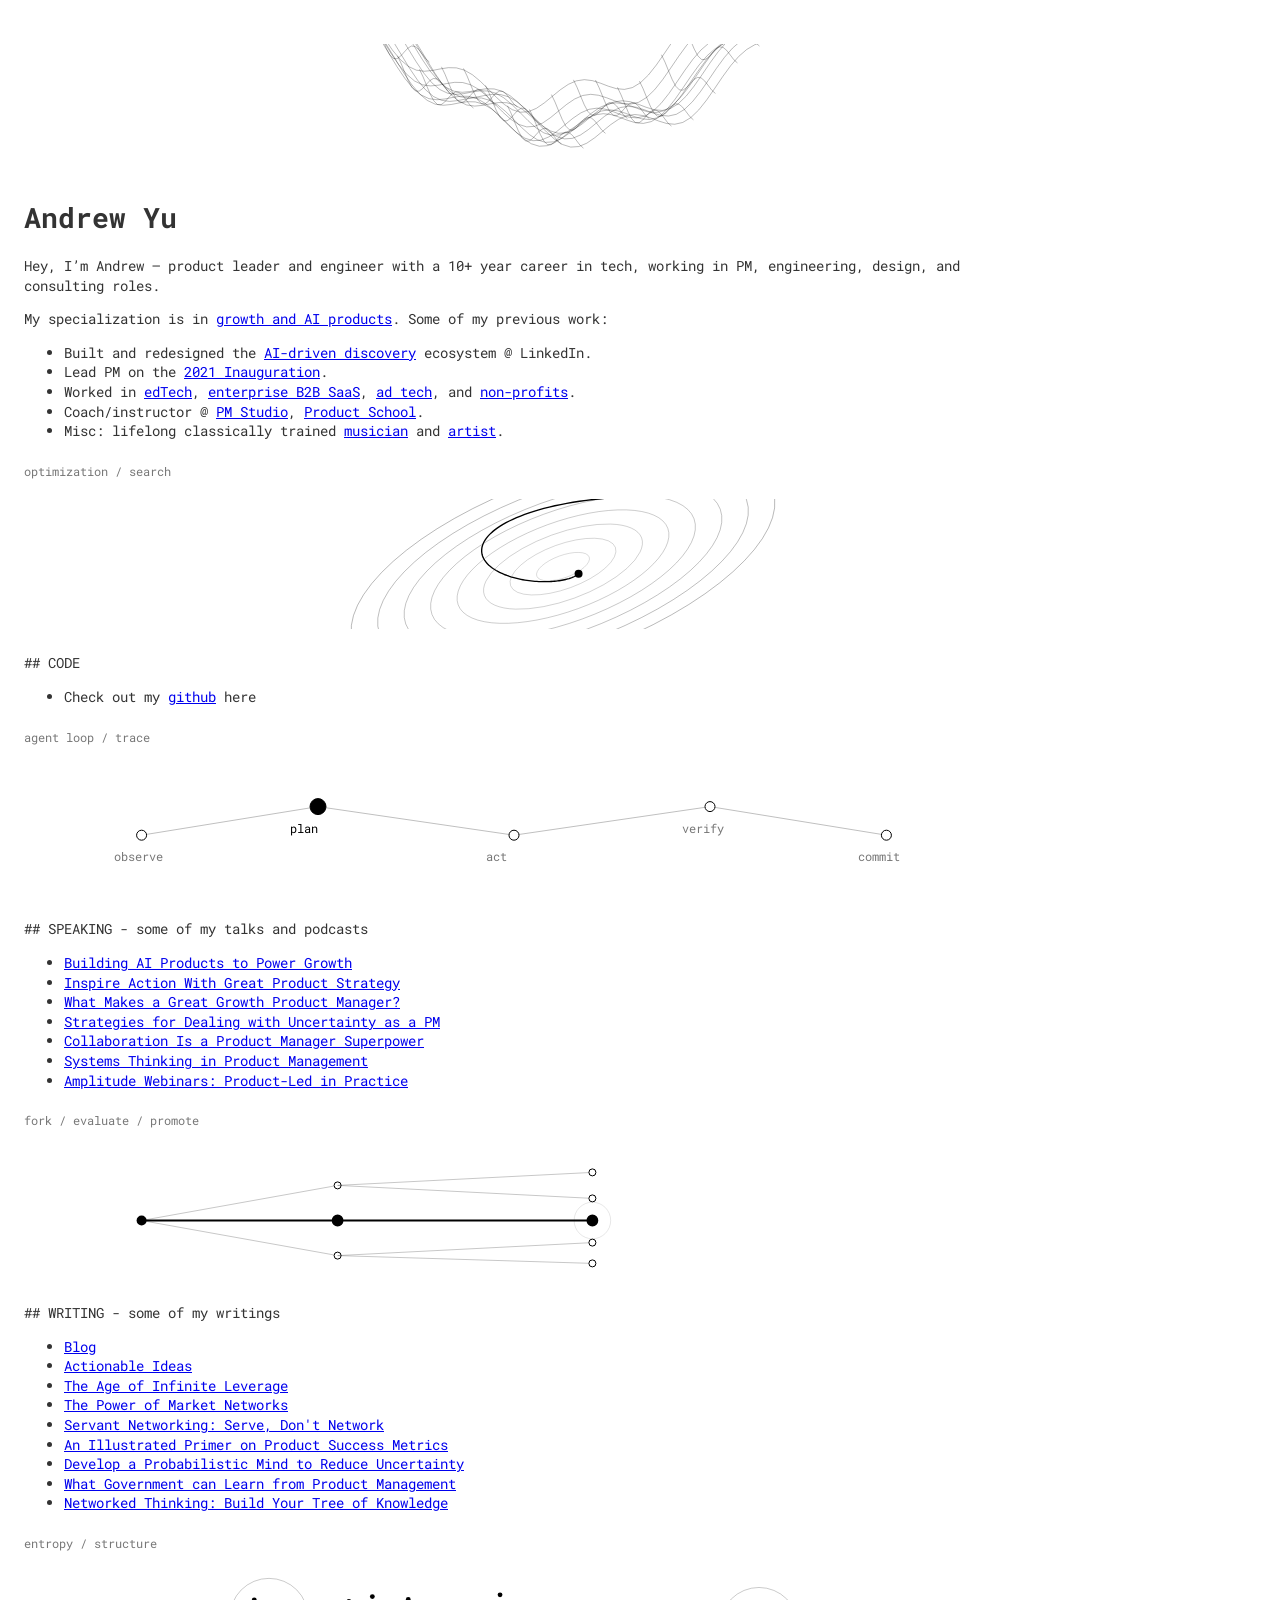
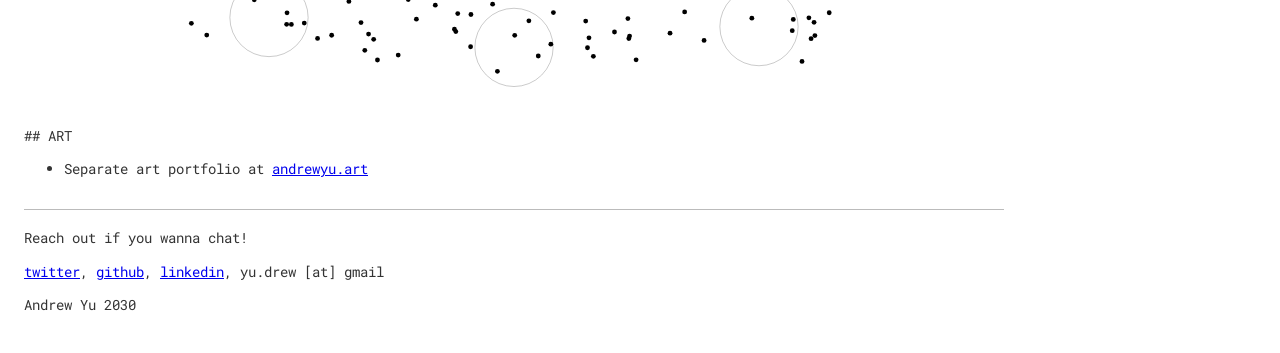
==== commit 376440bd: "feat(blog): publish initial blog and Artifact a Node" ====
--- a/index.html
+++ b/index.html
@@ -113,6 +113,7 @@
 
   <p>## WRITING - some of my writings</p>
   <ul>
+    <li><a href="/blog/">Blog</a></li>
     <li><a href="https://www.linkedin.com/newsletters/actionable-ideas-6608103624440721408/">Actionable Ideas</a></li>
     <li><a href="https://www.linkedin.com/pulse/age-infinite-leverage-andrew-c-yu?trk=news-guest_share-article">The Age of Infinite Leverage</a></li>
     <li><a href="https://www.linkedin.com/pulse/power-market-networks-andrew-yu?trk=news-guest_share-article">The Power of Market Networks</a></li>
